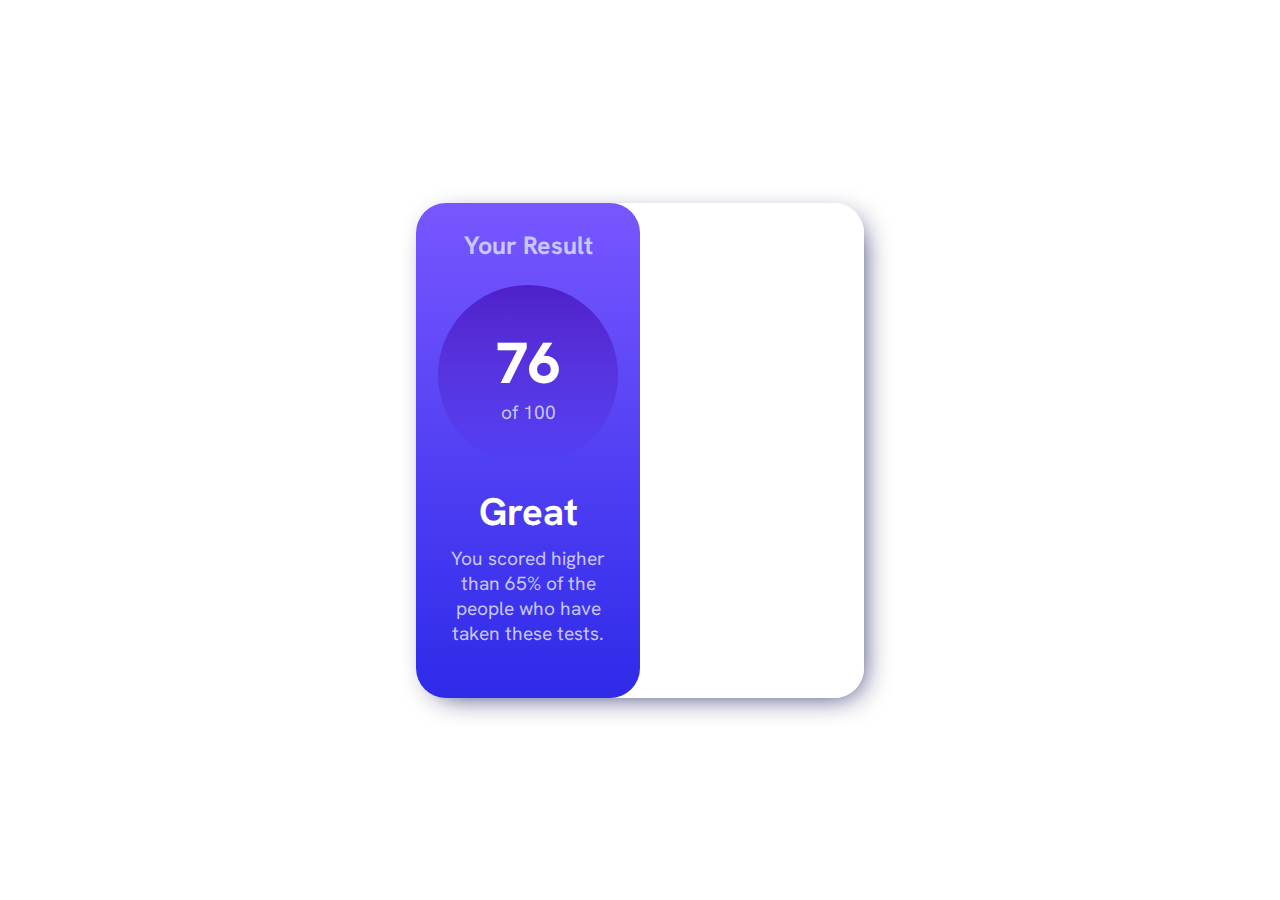
==== version2/index.html @ 783e9912 "Make left bar" ====
<!DOCTYPE html>
<html lang="en">
    <head>
        <meta charset="UTF-8">
        <meta name="viewport" content="width=device-width, initial-scale=1.0">
      
      
        <!-- page icon -->
        <link rel="icon" type="image/png" sizes="32x32" href="./assets/images/favicon-32x32.png">
      
      
        <!-- css link -->
        <link rel="stylesheet" href="style.css">
      
      
        <!-- fonts link -->
        <link rel="preconnect" href="https://fonts.googleapis.com">
        <link rel="preconnect" href="https://fonts.gstatic.com" crossorigin>
        <link href="https://fonts.googleapis.com/css2?family=Hanken+Grotesk:wght@500;700;800&display=swap" rel="stylesheet">
        
      
        <title>Frontend Mentor | Results summary component</title>
      </head>
<body>
    
    <div class="mainBox">
        <div class="leftBox">
            <div class="leftHeader">
                <span>Your Result</span>
            </div>
            <div class="leftMain">
                <div>
                    <span class="firstLine">76</span>
                    <span class="secondLine">of 100</span>
                </div>
            </div>
            <div class="leftFooter">
                <span class="firstLine">Great</span>
                <span class="secondLine">You scored higher than 65% of the people who have taken these tests.</span>
            </div>
        </div>
        <div class="rightBox">
            
        </div>
    </div>
    
</body>
</html>
---- version2/style.css ----
body {
    font-family: "Hanken Grotesk", sans-serif;
    background-color: hsl(0, 0%, 100%);
    display: flex;
    justify-content: center;
    align-items: center;
    height: 100vh;
    margin: 0;
    box-sizing: border-box;
}

.mainBox {
    background-color: hsl(0, 0%, 100%);
    width: 35%;
    height: 55%;
    display: flex;
    -webkit-box-shadow: 7px 7px 30px -12px rgba(0, 5, 73, 1);
    -moz-box-shadow: 7px 7px 30px -12px rgba(0, 5, 73, 1);
    box-shadow: 7px 7px 30px -12px rgba(0, 5, 73, 1);
    border-radius: 30px;
}

.mainBox > .leftBox {
    background-image: linear-gradient(hsl(252, 100%, 67%), hsl(241, 81%, 54%));
    height: 100%;
    width: 50%;
    border-radius: 30px;
    display: flex;
    flex-direction: column;
    align-items: center;
}

.mainBox > .rightBox {
    background-color: hsl(0, 0%, 100%);
    height: 100%;
    width: 50%;
    border-radius: 30px;
}

.leftBox > .leftHeader {
    font-size: 1.56rem;
    font-weight: 700;
    color: hsl(241, 100%, 89%);
}

.leftBox > .leftMain > div{
    background-image: linear-gradient(hsla(256, 72%, 46%, 1),hsla(241, 72%, 46%, 0));
    width: 180px;
    height: 180px;
    border-radius: 50%;
}

.leftMain > div {
    display: flex;
    flex-direction: column;
    align-items: center;
    justify-content: center;
}

.leftMain > div > span {
    display: flex;
    flex-direction: column;
}

.leftMain > div > .firstLine {
    font-weight: 800;
    color: hsl(0, 0%, 100%);
    font-size: 3.6rem;
}

.leftMain > div > .secondLine {
    color: hsl(241, 100%, 89%);
    font-size: 1.2rem;
}

.leftBox > .leftFooter {
    display: flex;
    flex-direction: column;
    align-items: center;
    justify-content: center;
}

.leftBox > .leftFooter > .firstLine {
    font-size: 2.4rem;
    font-weight: 700;
    color: hsl(0, 0%, 100%);
}

.leftBox > .leftFooter > .secondLine {
    color: hsl(241, 100%, 89%);
    font-size: 1.2rem;
    text-align: center;
}

.leftBox > .leftHeader {
    margin: 10%;
    margin-top: 12%;
}


.leftBox > .leftFooter {
    margin: 11%;
    margin-top: 10%;
}

.leftBox > .leftFooter > .secondLine {
    margin-top: 5%;
}
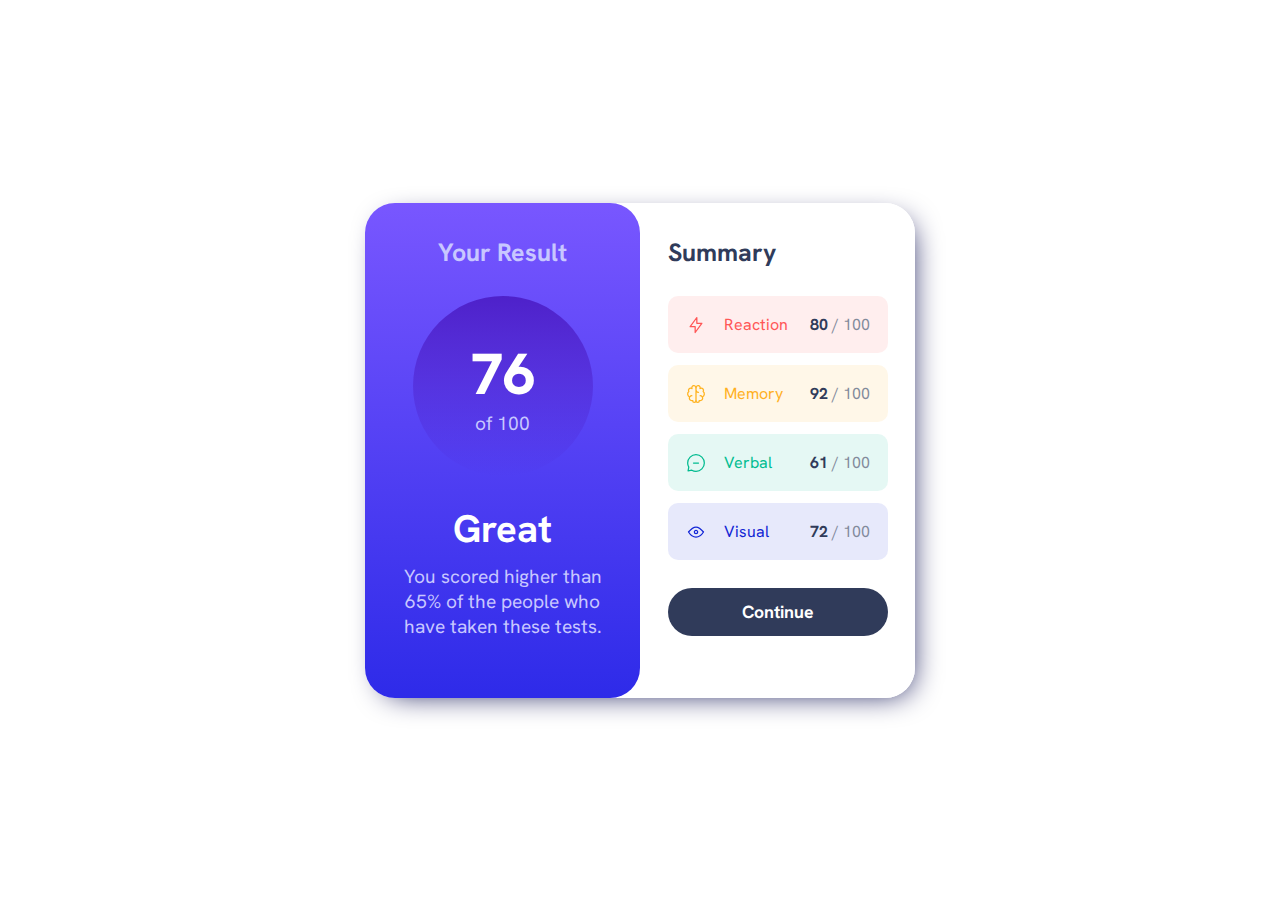
==== commit 3a00f4cb: "make right bar" ====
--- a/version2/index.html
+++ b/version2/index.html
@@ -40,7 +40,18 @@
             </div>
         </div>
         <div class="rightBox">
-            
+            <div class="rightHeader">
+                <span>Summary</span>
+            </div>
+            <div class="rightMain">
+                <div class="bars" id="one"><img src="/assets/images/icon-reaction.svg"><span id="reaction">Reaction</span><span class="score"><span class="firstScore">80 </span><span class="maxScore">/ 100</span></span></div>
+                <div class="bars" id="two"><img src="/assets/images/icon-memory.svg"><span id="memory">Memory</span><span class="score"><span class="firstScore">92 </span><span class="maxScore">/ 100</span></span></div>
+                <div class="bars" id="three"><img src="/assets/images/icon-verbal.svg"><span id="verbal">Verbal</span><span class="score"><span class="firstScore">61 </span><span class="maxScore">/ 100</span></span></div>
+                <div class="bars" id="four"><img src="/assets/images/icon-visual.svg"><span id="visual">Visual</span><span class="score"><span class="firstScore">72 </span><span class="maxScore">/ 100</span></span></div>
+            </div>
+            <div class="rightFooter">
+                <div>Continue</div>
+            </div>
         </div>
     </div>
     
--- a/version2/style.css
+++ b/version2/style.css
@@ -18,6 +18,7 @@
     -moz-box-shadow: 7px 7px 30px -12px rgba(0, 5, 73, 1);
     box-shadow: 7px 7px 30px -12px rgba(0, 5, 73, 1);
     border-radius: 30px;
+    min-width: 550px;
 }
 
 .mainBox > .leftBox {
@@ -35,6 +36,9 @@
     height: 100%;
     width: 50%;
     border-radius: 30px;
+    display: flex;
+    flex-direction: column;
+    align-items: flex-start;
 }
 
 .leftBox > .leftHeader {
@@ -106,3 +110,101 @@
 .leftBox > .leftFooter > .secondLine {
     margin-top: 5%;
 }
+
+
+
+.rightBox > .rightHeader {
+    font-size: 1.56rem;
+    font-weight: 700;
+    color: hsl(224, 30%, 27%);
+    margin: 10%;
+    margin-top: 12%;
+}
+
+.rightBox > .rightMain {
+    margin-left: 10%;
+    margin-right: 10%;
+    display: flex;
+    flex-direction: column;
+    gap: 12px;
+    width: 80%;
+}
+
+.rightBox > .rightMain > .bars {
+    display: flex;
+    padding: 18px;
+    gap: 18px;
+    border-radius: 10px;
+    align-items: center;
+}
+
+#memory {
+    color: hsl(39, 100%, 56%);
+}
+
+#reaction {
+    color: hsl(0, 100%, 67%);
+}
+
+#verbal {
+    color: hsl(166, 100%, 37%);
+}
+
+#visual {
+    color: hsl(234, 85%, 45%);
+}
+
+#one {
+    background-color:hsla(0,100%,67%,0.1);
+}
+
+#two {
+    background-color:hsla(39,100%,56%,0.1);
+}
+
+#three {
+    background-color:hsla(166,100%,37%,0.1);
+}
+
+#four {
+    background-color:hsla(234,85%,45%,0.1);
+}
+
+
+.score {
+    margin-left: auto;
+}
+
+.firstScore {
+    color: hsl(224, 30%, 27%);
+    font-weight: 700;
+}
+
+.maxScore {
+    color: hsl(222, 11%, 56%);
+}
+
+.rightBox > .rightFooter {
+    display: flex;
+    justify-content: center;
+    width: 100%;
+    height: 100%;
+}
+
+.rightFooter > div {
+    margin-top: 10%;
+    display: flex;
+    justify-content: center;
+    align-items: center;
+    background-color: hsl(224, 30%, 27%);
+    border-radius: 25px;
+    color: hsl(0, 0%, 100%);
+    height: 35%;
+    width: 80%;
+    font-weight: 700;
+    font-size: 1.1rem;
+}
+
+.rightFooter > div:hover{
+    background-image: linear-gradient(hsl(252, 100%, 67%), hsl(241, 81%, 54%));
+}